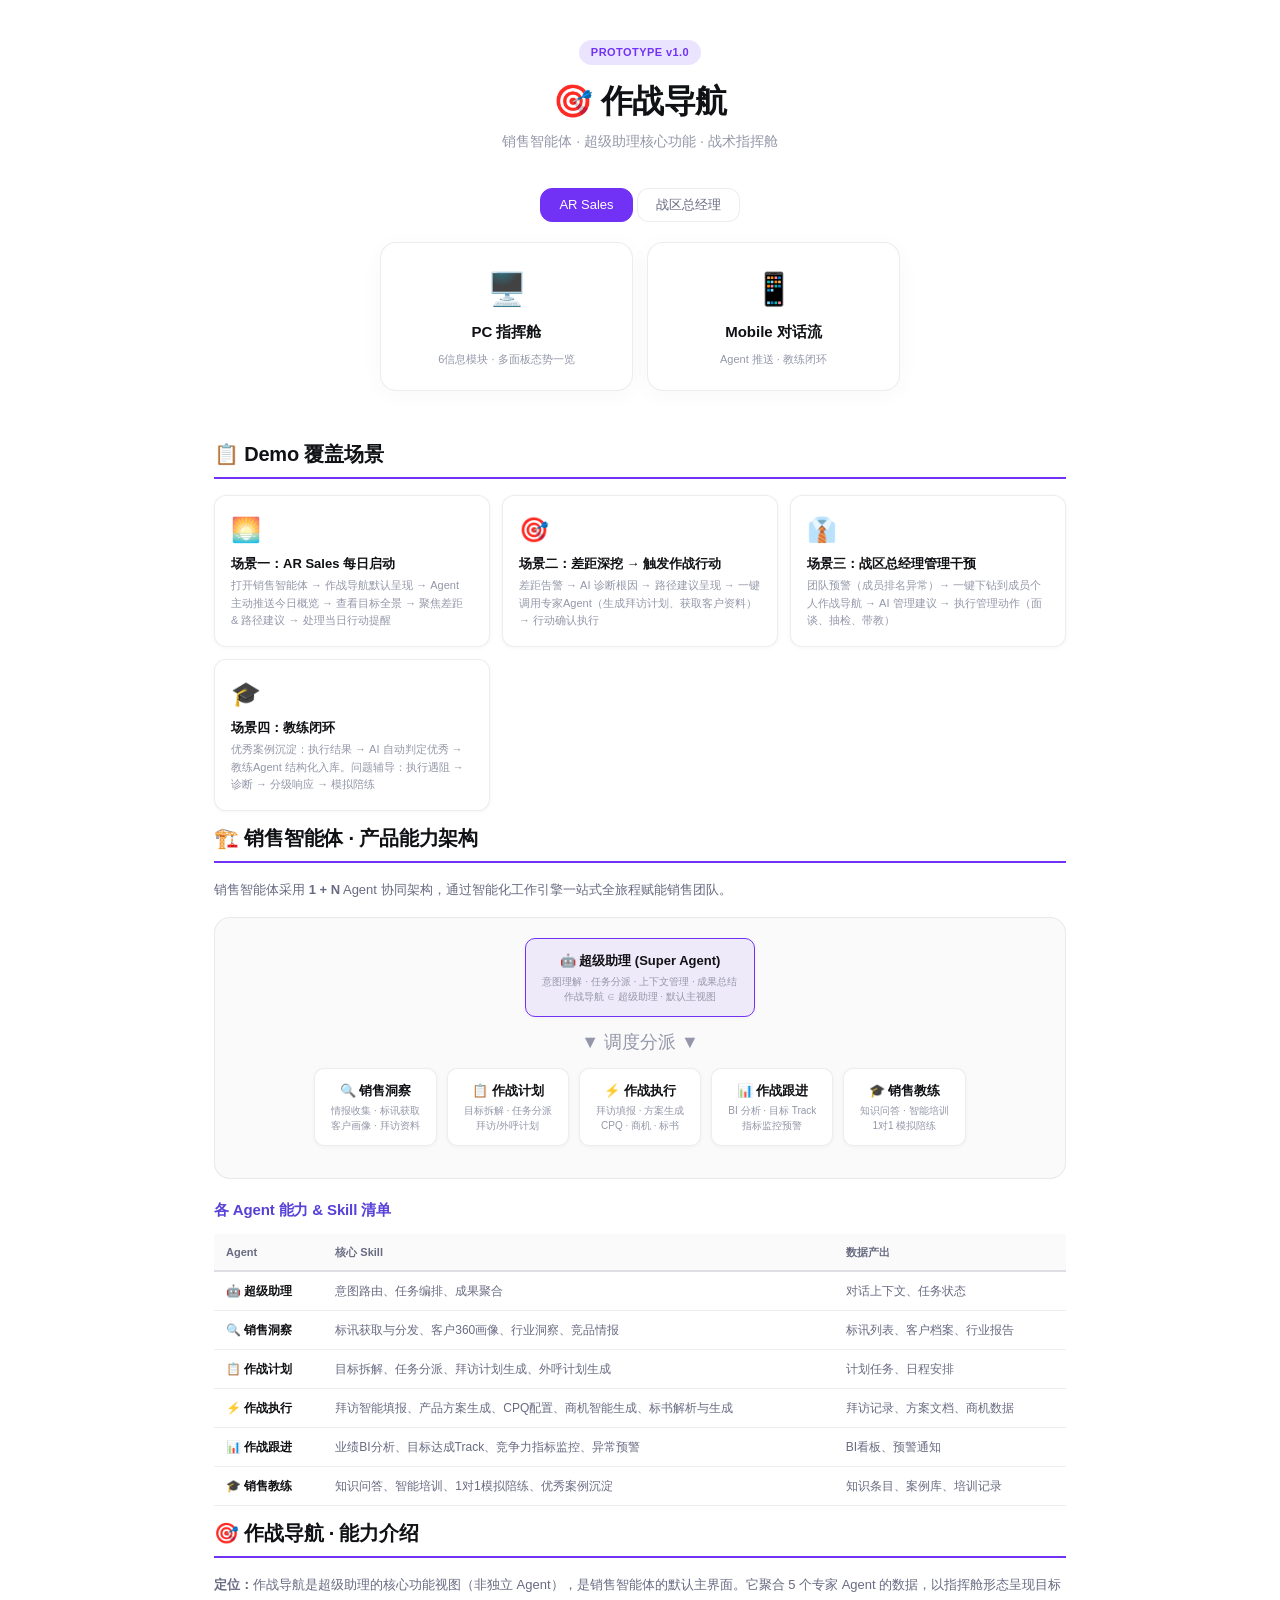
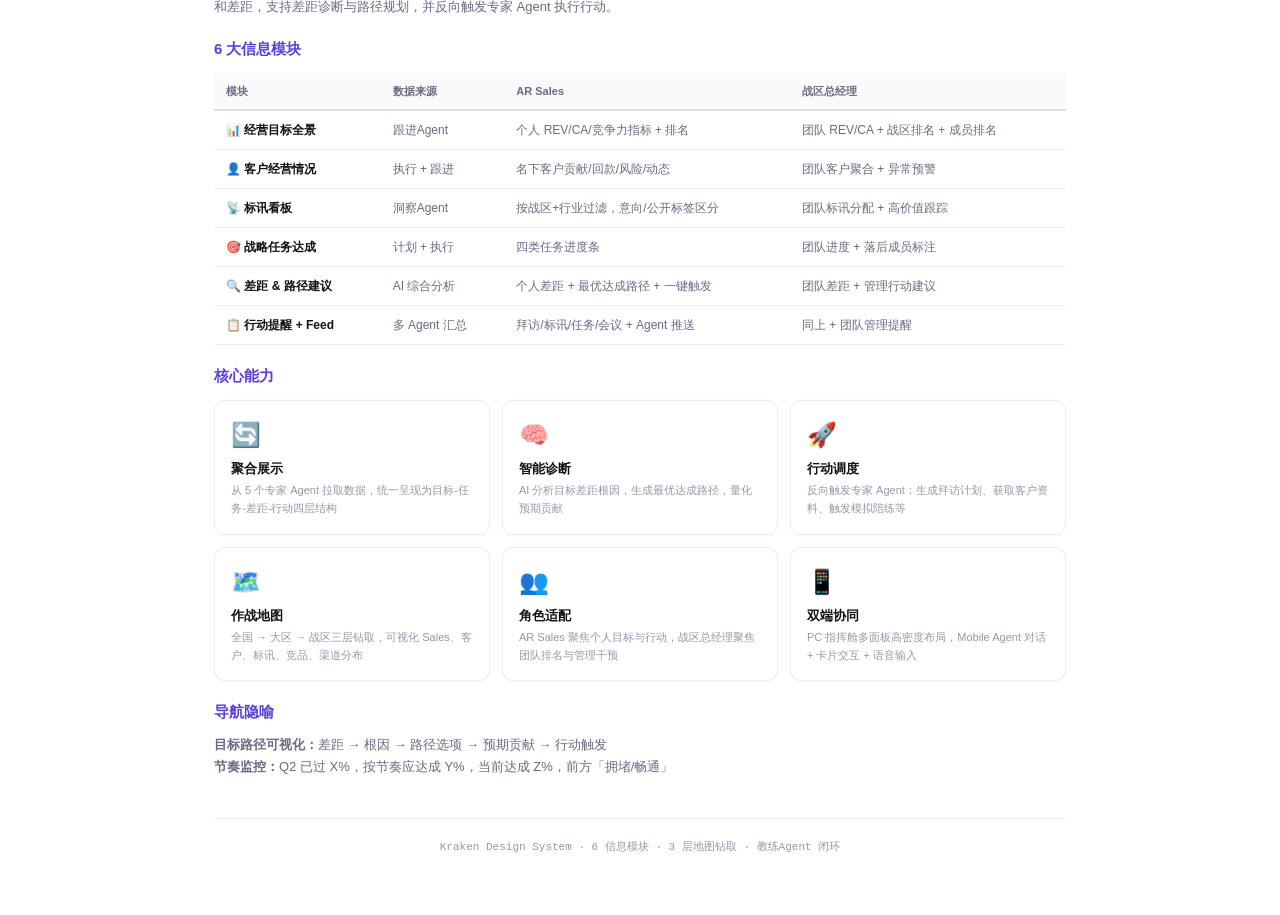
==== prototype/index.html @ 0aed1a2e "feat: 作战导航高保真原型 v1.0 - PC 指挥舱：6 信息模块 + 作战地图 3 层钻取 + AR Sales/战区总经理双角色 - Mobile 对话流：Agent 模拟推送 + 卡片交互" ====
<!DOCTYPE html>
<html lang="zh-CN">
<head>
<meta charset="UTF-8">
<meta name="viewport" content="width=device-width, initial-scale=1.0">
<title>作战导航 · 原型</title>
<link rel="stylesheet" href="css/styles.css">
<style>
  body { background: #fff; }
  .page { max-width: 900px; margin: 0 auto; padding: 40px 24px; }

  /* Header */
  .header { text-align: center; margin-bottom: 36px; }
  .header .tag { display:inline-block;padding:4px 12px;border-radius:var(--r-full);background:var(--purple-subtle);color:var(--purple);font-size:11px;font-weight:600;letter-spacing:0.04em;margin-bottom:12px; }
  .header h1 { font-family:var(--font-display);font-size:32px;font-weight:700;letter-spacing:-0.5px;margin-bottom:6px; }
  .header h1 em { color:var(--purple);font-style:normal; }
  .header .sub { color:var(--text-muted);font-size:14px; }

  /* Entry links */
  .entry { max-width: 520px; margin: 0 auto 48px; }
  .role-tabs { display:flex;gap:4px;justify-content:center;margin-bottom:20px; }
  .rtab { padding:7px 18px;border-radius:var(--r-xl);border:1px solid var(--border-light);background:#fff;color:var(--text-secondary);font-size:13px;font-weight:500;cursor:pointer;transition:all 0.15s; }
  .rtab.on { background:var(--purple);color:#fff;border-color:var(--purple); }
  .links { display:grid;grid-template-columns:1fr 1fr;gap:14px; }
  .link { display:flex;flex-direction:column;align-items:center;gap:8px;padding:22px 16px;border-radius:var(--r-2xl);text-decoration:none;background:#fff;border:1px solid var(--border-light);box-shadow:var(--shadow-card);transition:all 0.2s;color:var(--text); }
  .link:hover { box-shadow:var(--shadow-hover);transform:translateY(-2px); }
  .link.pc:hover { border-color:var(--purple); }
  .link.mb:hover { border-color:var(--success); }
  .link .li { font-size:32px; }
  .link .ll { font-family:var(--font-display);font-size:15px;font-weight:700; }
  .link .ld { font-size:11px;color:var(--text-muted);text-align:center; }

  /* Intro section */
  .intro { margin-bottom: 40px; }
  .intro h2 { font-family:var(--font-display);font-size:20px;font-weight:700;margin-bottom:16px;padding-bottom:8px;border-bottom:2px solid var(--purple); }
  .intro h3 { font-size:15px;font-weight:700;margin:20px 0 10px;color:var(--purple-dark); }
  .intro p { font-size:13px;color:var(--text-secondary);line-height:1.7;margin-bottom:12px; }

  /* Architecture diagram */
  .arch { background:var(--bg);border-radius:var(--r-2xl);padding:20px;margin:16px 0;border:1px solid var(--border-light); }
  .arch-row { display:flex;gap:10px;justify-content:center;flex-wrap:wrap;margin-bottom:12px; }
  .arch-box { background:#fff;border:1px solid var(--border-light);border-radius:var(--r-lg);padding:12px 16px;text-align:center;min-width:110px;box-shadow:var(--shadow-sm); }
  .arch-box.super { border-color:var(--purple);background:var(--purple-light);min-width:200px; }
  .arch-box .ab-name { font-weight:700;font-size:13px; }
  .arch-box .ab-desc { font-size:10px;color:var(--text-muted);margin-top:3px; }
  .arch-arrow { display:flex;align-items:center;color:var(--text-muted);font-size:18px; }

  /* Feature table */
  .ft { width:100%;border-collapse:collapse;font-size:12px;margin:12px 0; }
  .ft th { background:var(--bg);padding:10px 12px;text-align:left;font-weight:700;font-size:11px;color:var(--text-secondary);border-bottom:2px solid var(--border); }
  .ft td { padding:10px 12px;border-bottom:1px solid var(--border-light);color:var(--text-secondary); }
  .ft td:first-child { font-weight:600;color:var(--text);white-space:nowrap; }

  /* Scenario cards */
  .scenarios { display:grid;grid-template-columns:repeat(auto-fit,minmax(250px,1fr));gap:12px;margin:12px 0; }
  .sc { background:#fff;border:1px solid var(--border-light);border-radius:var(--r-xl);padding:16px;box-shadow:var(--shadow-sm); }
  .sc .sc-icon { font-size:24px;margin-bottom:6px; }
  .sc .sc-title { font-weight:700;font-size:13px;margin-bottom:4px; }
  .sc .sc-desc { font-size:11px;color:var(--text-muted);line-height:1.6; }

  .footer { text-align:center;padding:20px;font-size:11px;color:var(--text-muted);font-family:var(--font-mono);border-top:1px solid var(--border-light); }
</style>
</head>
<body>
<div class="page">

  <!-- ═══════ HEADER ═══════ -->
  <div class="header">
    <div class="tag">PROTOTYPE v1.0</div>
    <h1><em>🎯</em> 作战导航</h1>
    <p class="sub">销售智能体 · 超级助理核心功能 · 战术指挥舱</p>
  </div>

  <!-- ═══════ ENTRY ═══════ -->
  <div class="entry">
    <div class="role-tabs">
      <button class="rtab on" data-r="ar">AR Sales</button>
      <button class="rtab" data-r="gm">战区总经理</button>
    </div>
    <div class="links">
      <a class="link pc" id="pclink" href="pc.html?role=ar"><div class="li">🖥️</div><div class="ll">PC 指挥舱</div><div class="ld">6信息模块 · 多面板态势一览</div></a>
      <a class="link mb" id="mblink" href="mobile.html?role=ar"><div class="li">📱</div><div class="ll">Mobile 对话流</div><div class="ld">Agent 推送 · 教练闭环</div></a>
    </div>
  </div>

  <!-- ═══════ DEMO 介绍 ═══════ -->
  <div class="intro">

    <h2>📋 Demo 覆盖场景</h2>

    <div class="scenarios">
      <div class="sc">
        <div class="sc-icon">🌅</div>
        <div class="sc-title">场景一：AR Sales 每日启动</div>
        <div class="sc-desc">打开销售智能体 → 作战导航默认呈现 → Agent 主动推送今日概览 → 查看目标全景 → 聚焦差距 & 路径建议 → 处理当日行动提醒</div>
      </div>
      <div class="sc">
        <div class="sc-icon">🎯</div>
        <div class="sc-title">场景二：差距深挖 → 触发作战行动</div>
        <div class="sc-desc">差距告警 → AI 诊断根因 → 路径建议呈现 → 一键调用专家Agent（生成拜访计划、获取客户资料）→ 行动确认执行</div>
      </div>
      <div class="sc">
        <div class="sc-icon">👔</div>
        <div class="sc-title">场景三：战区总经理管理干预</div>
        <div class="sc-desc">团队预警（成员排名异常）→ 一键下钻到成员个人作战导航 → AI 管理建议 → 执行管理动作（面谈、抽检、带教）</div>
      </div>
      <div class="sc">
        <div class="sc-icon">🎓</div>
        <div class="sc-title">场景四：教练闭环</div>
        <div class="sc-desc">优秀案例沉淀：执行结果 → AI 自动判定优秀 → 教练Agent 结构化入库。问题辅导：执行遇阻 → 诊断 → 分级响应 → 模拟陪练</div>
      </div>
    </div>

    <h2>🏗️ 销售智能体 · 产品能力架构</h2>

    <p>销售智能体采用 <b>1 + N</b> Agent 协同架构，通过智能化工作引擎一站式全旅程赋能销售团队。</p>

    <div class="arch">
      <div class="arch-row">
        <div class="arch-box super">
          <div class="ab-name">🤖 超级助理 (Super Agent)</div>
          <div class="ab-desc">意图理解 · 任务分派 · 上下文管理 · 成果总结<br>作战导航 ∈ 超级助理 · 默认主视图</div>
        </div>
      </div>
      <div class="arch-row" style="margin-top:8px;">
        <span class="arch-arrow">▼ 调度分派 ▼</span>
      </div>
      <div class="arch-row">
        <div class="arch-box"><div class="ab-name">🔍 销售洞察</div><div class="ab-desc">情报收集 · 标讯获取<br>客户画像 · 拜访资料</div></div>
        <div class="arch-box"><div class="ab-name">📋 作战计划</div><div class="ab-desc">目标拆解 · 任务分派<br>拜访/外呼计划</div></div>
        <div class="arch-box"><div class="ab-name">⚡ 作战执行</div><div class="ab-desc">拜访填报 · 方案生成<br>CPQ · 商机 · 标书</div></div>
        <div class="arch-box"><div class="ab-name">📊 作战跟进</div><div class="ab-desc">BI 分析 · 目标 Track<br>指标监控预警</div></div>
        <div class="arch-box"><div class="ab-name">🎓 销售教练</div><div class="ab-desc">知识问答 · 智能培训<br>1对1 模拟陪练</div></div>
      </div>
    </div>

    <h3>各 Agent 能力 & Skill 清单</h3>
    <table class="ft">
      <tr><th>Agent</th><th>核心 Skill</th><th>数据产出</th></tr>
      <tr><td>🤖 超级助理</td><td>意图路由、任务编排、成果聚合</td><td>对话上下文、任务状态</td></tr>
      <tr><td>🔍 销售洞察</td><td>标讯获取与分发、客户360画像、行业洞察、竞品情报</td><td>标讯列表、客户档案、行业报告</td></tr>
      <tr><td>📋 作战计划</td><td>目标拆解、任务分派、拜访计划生成、外呼计划生成</td><td>计划任务、日程安排</td></tr>
      <tr><td>⚡ 作战执行</td><td>拜访智能填报、产品方案生成、CPQ配置、商机智能生成、标书解析与生成</td><td>拜访记录、方案文档、商机数据</td></tr>
      <tr><td>📊 作战跟进</td><td>业绩BI分析、目标达成Track、竞争力指标监控、异常预警</td><td>BI看板、预警通知</td></tr>
      <tr><td>🎓 销售教练</td><td>知识问答、智能培训、1对1模拟陪练、优秀案例沉淀</td><td>知识条目、案例库、培训记录</td></tr>
    </table>

    <h2>🎯 作战导航 · 能力介绍</h2>

    <p><b>定位：</b>作战导航是超级助理的核心功能视图（非独立 Agent），是销售智能体的默认主界面。它聚合 5 个专家 Agent 的数据，以指挥舱形态呈现目标和差距，支持差距诊断与路径规划，并反向触发专家 Agent 执行行动。</p>

    <h3>6 大信息模块</h3>
    <table class="ft">
      <tr><th>模块</th><th>数据来源</th><th>AR Sales</th><th>战区总经理</th></tr>
      <tr><td>📊 经营目标全景</td><td>跟进Agent</td><td>个人 REV/CA/竞争力指标 + 排名</td><td>团队 REV/CA + 战区排名 + 成员排名</td></tr>
      <tr><td>👤 客户经营情况</td><td>执行 + 跟进</td><td>名下客户贡献/回款/风险/动态</td><td>团队客户聚合 + 异常预警</td></tr>
      <tr><td>📡 标讯看板</td><td>洞察Agent</td><td>按战区+行业过滤，意向/公开标签区分</td><td>团队标讯分配 + 高价值跟踪</td></tr>
      <tr><td>🎯 战略任务达成</td><td>计划 + 执行</td><td>四类任务进度条</td><td>团队进度 + 落后成员标注</td></tr>
      <tr><td>🔍 差距 & 路径建议</td><td>AI 综合分析</td><td>个人差距 + 最优达成路径 + 一键触发</td><td>团队差距 + 管理行动建议</td></tr>
      <tr><td>📋 行动提醒 + Feed</td><td>多 Agent 汇总</td><td>拜访/标讯/任务/会议 + Agent 推送</td><td>同上 + 团队管理提醒</td></tr>
    </table>

    <h3>核心能力</h3>
    <div class="scenarios">
      <div class="sc">
        <div class="sc-icon">🔄</div>
        <div class="sc-title">聚合展示</div>
        <div class="sc-desc">从 5 个专家 Agent 拉取数据，统一呈现为目标-任务-差距-行动四层结构</div>
      </div>
      <div class="sc">
        <div class="sc-icon">🧠</div>
        <div class="sc-title">智能诊断</div>
        <div class="sc-desc">AI 分析目标差距根因，生成最优达成路径，量化预期贡献</div>
      </div>
      <div class="sc">
        <div class="sc-icon">🚀</div>
        <div class="sc-title">行动调度</div>
        <div class="sc-desc">反向触发专家 Agent：生成拜访计划、获取客户资料、触发模拟陪练等</div>
      </div>
      <div class="sc">
        <div class="sc-icon">🗺️</div>
        <div class="sc-title">作战地图</div>
        <div class="sc-desc">全国 → 大区 → 战区三层钻取，可视化 Sales、客户、标讯、竞品、渠道分布</div>
      </div>
      <div class="sc">
        <div class="sc-icon">👥</div>
        <div class="sc-title">角色适配</div>
        <div class="sc-desc">AR Sales 聚焦个人目标与行动，战区总经理聚焦团队排名与管理干预</div>
      </div>
      <div class="sc">
        <div class="sc-icon">📱</div>
        <div class="sc-title">双端协同</div>
        <div class="sc-desc">PC 指挥舱多面板高密度布局，Mobile Agent 对话 + 卡片交互 + 语音输入</div>
      </div>
    </div>

    <h3>导航隐喻</h3>
    <p>
      <b>目标路径可视化：</b>差距 → 根因 → 路径选项 → 预期贡献 → 行动触发<br>
      <b>节奏监控：</b>Q2 已过 X%，按节奏应达成 Y%，当前达成 Z%，前方「拥堵/畅通」
    </p>

  </div>

  <div class="footer">Kraken Design System · 6 信息模块 · 3 层地图钻取 · 教练Agent 闭环</div>
</div>

<script>
var role='ar';
document.querySelectorAll('.rtab').forEach(function(b){
  b.addEventListener('click',function(){
    role=this.dataset.r;
    document.querySelectorAll('.rtab').forEach(function(x){x.classList.toggle('on',x.dataset.r===role);});
    document.getElementById('pclink').href='pc.html?role='+role;
    document.getElementById('mblink').href='mobile.html?role='+role;
  });
});
</script>
</body>
</html>
---- prototype/css/styles.css ----
/* ╔══════════════════════════════════════════╗
   ║  DESIGN SYSTEM — Kraken Inspired       ║
   ║  Purple brand · White surfaces · Clean ║
   ╚══════════════════════════════════════════╝ */

:root {
  /* Brand */
  --purple: #7132f5;
  --purple-dark: #5741d8;
  --purple-deep: #5b1ecf;
  --purple-subtle: rgba(133, 91, 251, 0.16);
  --purple-light: rgba(113, 50, 245, 0.08);

  /* Text */
  --text: #101114;
  --text-secondary: #686b82;
  --text-muted: #9497a9;

  /* Surfaces */
  --white: #ffffff;
  --bg: #fafafa;
  --bg-card: #ffffff;
  --border: #dedee5;
  --border-light: rgba(104, 107, 130, 0.12);

  /* Semantic */
  --success: #149e61;
  --success-dark: #026b3f;
  --success-subtle: rgba(20, 158, 97, 0.16);
  --warning: #f5a623;
  --warning-subtle: rgba(245, 166, 35, 0.12);
  --danger: #e54545;
  --danger-dark: #b53030;
  --danger-subtle: rgba(229, 69, 69, 0.12);
  --info: #5b9cf5;
  --info-subtle: rgba(91, 156, 245, 0.12);

  /* Shadows */
  --shadow-card: rgba(0, 0, 0, 0.03) 0px 4px 24px;
  --shadow-sm: rgba(16, 24, 40, 0.04) 0px 1px 4px;
  --shadow-hover: rgba(0, 0, 0, 0.06) 0px 6px 32px;

  /* Radius */
  --r-xs: 3px;
  --r-sm: 6px;
  --r-md: 8px;
  --r-lg: 10px;
  --r-xl: 12px;
  --r-2xl: 16px;
  --r-full: 9999px;

  /* Fonts */
  --font-display: "Helvetica Neue", "PingFang SC", "Microsoft YaHei", Helvetica, Arial, sans-serif;
  --font-ui: -apple-system, BlinkMacSystemFont, "PingFang SC", "Microsoft YaHei", "Helvetica Neue", Helvetica, Arial, sans-serif;
  --font-mono: "SF Mono", "JetBrains Mono", "Fira Code", monospace;

  /* Spacing */
  --sp-1: 1px; --sp-2: 2px; --sp-3: 3px; --sp-4: 4px;
  --sp-5: 5px; --sp-6: 6px; --sp-8: 8px; --sp-10: 10px;
  --sp-12: 12px; --sp-13: 13px; --sp-15: 15px; --sp-16: 16px;
  --sp-20: 20px; --sp-24: 24px;
}

/* ═══════ RESET ═══════ */
*, *::before, *::after { box-sizing: border-box; margin: 0; padding: 0; }

body {
  font-family: var(--font-ui);
  font-size: 14px; color: var(--text); background: var(--bg);
  line-height: 1.5; -webkit-font-smoothing: antialiased;
}

::-webkit-scrollbar { width: 5px; height: 5px; }
::-webkit-scrollbar-track { background: transparent; }
::-webkit-scrollbar-thumb { background: var(--border); border-radius: var(--r-full); }

/* ═══════ TYPOGRAPHY ═══════ */
h1, h2, h3, h4 { font-family: var(--font-display); font-weight: 700; letter-spacing: -0.01em; }
.mono { font-family: var(--font-mono); }

/* ═══════ SHARED COMPONENTS ═══════ */

/* Card */
.card {
  background: var(--bg-card); border: 1px solid var(--border-light);
  border-radius: var(--r-2xl); padding: var(--sp-16);
  box-shadow: var(--shadow-card);
}

/* Section header */
.sec-hd {
  display: flex; align-items: center; gap: var(--sp-8);
  margin-bottom: var(--sp-12); padding-bottom: var(--sp-8);
  border-bottom: 1px solid var(--border-light);
  font-family: var(--font-display); font-size: 14px; font-weight: 700;
}
.sec-hd .st { font-family: var(--font-ui); font-size: 12px; color: var(--text-muted); font-weight: 400; margin-left: auto; }

/* Badge */
.badge {
  display: inline-flex; align-items: center; gap: 3px;
  padding: 2px 8px; border-radius: var(--r-sm);
  font-size: 11px; font-weight: 500; letter-spacing: 0.01em;
}
.badge-s { background: var(--success-subtle); color: var(--success-dark); }
.badge-w { background: var(--warning-subtle); color: #b0780e; }
.badge-d { background: var(--danger-subtle); color: var(--danger-dark); }
.badge-i { background: var(--info-subtle); color: #3d7de0; }
.badge-high { background: rgba(113, 50, 245, 0.12); color: var(--purple-dark); font-weight: 600; }
.badge-purple { background: var(--purple-subtle); color: var(--purple); }

/* Metric card */
.metric {
  background: var(--bg-card); border: 1px solid var(--border-light);
  border-radius: var(--r-xl); padding: var(--sp-13) var(--sp-16);
  text-align: center; transition: all 0.2s;
}
.metric:hover { box-shadow: var(--shadow-hover); }
.metric .ml { font-size: 11px; color: var(--text-muted); text-transform: uppercase; letter-spacing: 0.04em; margin-bottom: var(--sp-4); }
.metric .mv { font-family: var(--font-display); font-size: 24px; font-weight: 700; line-height: 1.2; }
.metric .ms { font-size: 11px; color: var(--text-muted); margin-top: var(--sp-2); }

/* Progress bar */
.progress { height: 5px; background: var(--border-light); border-radius: var(--r-full); overflow: hidden; }
.progress .trk { height: 100%; border-radius: var(--r-full); transition: width 0.5s ease; }
.trk-s { background: var(--success); }
.trk-w { background: var(--warning); }
.trk-d { background: var(--danger); }
.trk-p { background: var(--purple); }

/* Button — 12px radius max, per DESIGN.md */
.btn {
  display: inline-flex; align-items: center; gap: var(--sp-4);
  padding: 8px 16px; border-radius: var(--r-xl); border: none;
  font-family: var(--font-ui); font-size: 13px; font-weight: 500;
  cursor: pointer; transition: all 0.15s; white-space: nowrap;
}
.btn-p { background: var(--purple); color: #fff; }
.btn-p:hover { background: var(--purple-dark); }
.btn-s { background: var(--success); color: #fff; }
.btn-s:hover { background: var(--success-dark); }
.btn-o { background: #fff; color: var(--purple-dark); border: 1px solid var(--purple-dark); }
.btn-o:hover { background: var(--purple-light); }
.btn-sub { background: var(--purple-subtle); color: var(--purple); }
.btn-sub:hover { background: rgba(133, 91, 251, 0.24); }
.btn-g { background: rgba(148, 151, 169, 0.08); color: var(--text); }
.btn-g:hover { background: rgba(148, 151, 169, 0.16); }
.btn-xs { padding: 4px 10px; font-size: 11px; border-radius: var(--r-md); }

/* Row item */
.row-item {
  display: flex; align-items: center; gap: var(--sp-8);
  padding: 8px 0; border-bottom: 1px solid var(--border-light);
  font-size: 13px; transition: background 0.12s;
}
.row-item:last-child { border-bottom: none; }
.row-item:hover { background: var(--purple-light); border-radius: var(--r-sm); padding-left: var(--sp-6); padding-right: var(--sp-6); }

/* Pulse dot */
.pulse { display: inline-block; width: 6px; height: 6px; border-radius: 50%; margin-right: 4px; }
.pulse-d { background: var(--danger); animation: pulse 2s infinite; }
@keyframes pulse { 0%, 100% { opacity: 1; } 50% { opacity: 0.4; } }

/* ═══════ ENTRY PAGE ═══════ */
.entry-page {
  display: flex; flex-direction: column; align-items: center; justify-content: center;
  min-height: 100vh; gap: 24px; padding: 24px; background: #fff;
}
.entry-page .logo-icon { font-size: 48px; margin-bottom: 8px; }
.entry-page h1 { font-size: 32px; font-weight: 700; letter-spacing: -0.5px; }
.entry-page h1 em { color: var(--purple); font-style: normal; }
.entry-page .tagline { color: var(--text-muted); font-size: 14px; }
.entry-tag { display: inline-block; padding: 4px 12px; border-radius: var(--r-full); background: var(--purple-subtle); color: var(--purple); font-size: 11px; font-weight: 600; letter-spacing: 0.04em; margin-bottom: 8px; }

.entry-links { display: grid; grid-template-columns: 1fr 1fr; gap: var(--sp-16); max-width: 480px; width: 100%; }
.entry-link {
  display: flex; flex-direction: column; align-items: center; gap: var(--sp-8);
  padding: 24px 16px; border-radius: var(--r-2xl); text-decoration: none;
  background: #fff; border: 1px solid var(--border-light);
  box-shadow: var(--shadow-card); transition: all 0.2s; color: var(--text);
}
.entry-link:hover { box-shadow: var(--shadow-hover); transform: translateY(-2px); }
.entry-link.pc:hover { border-color: var(--purple); }
.entry-link.mb:hover { border-color: var(--success); }
.entry-link .li { font-size: 32px; }
.entry-link .ll { font-family: var(--font-display); font-size: 16px; font-weight: 700; }
.entry-link .ld { font-size: 12px; color: var(--text-muted); text-align: center; line-height: 1.5; }
.entry-footer { font-size: 11px; color: var(--text-muted); font-family: var(--font-mono); margin-top: 8px; }
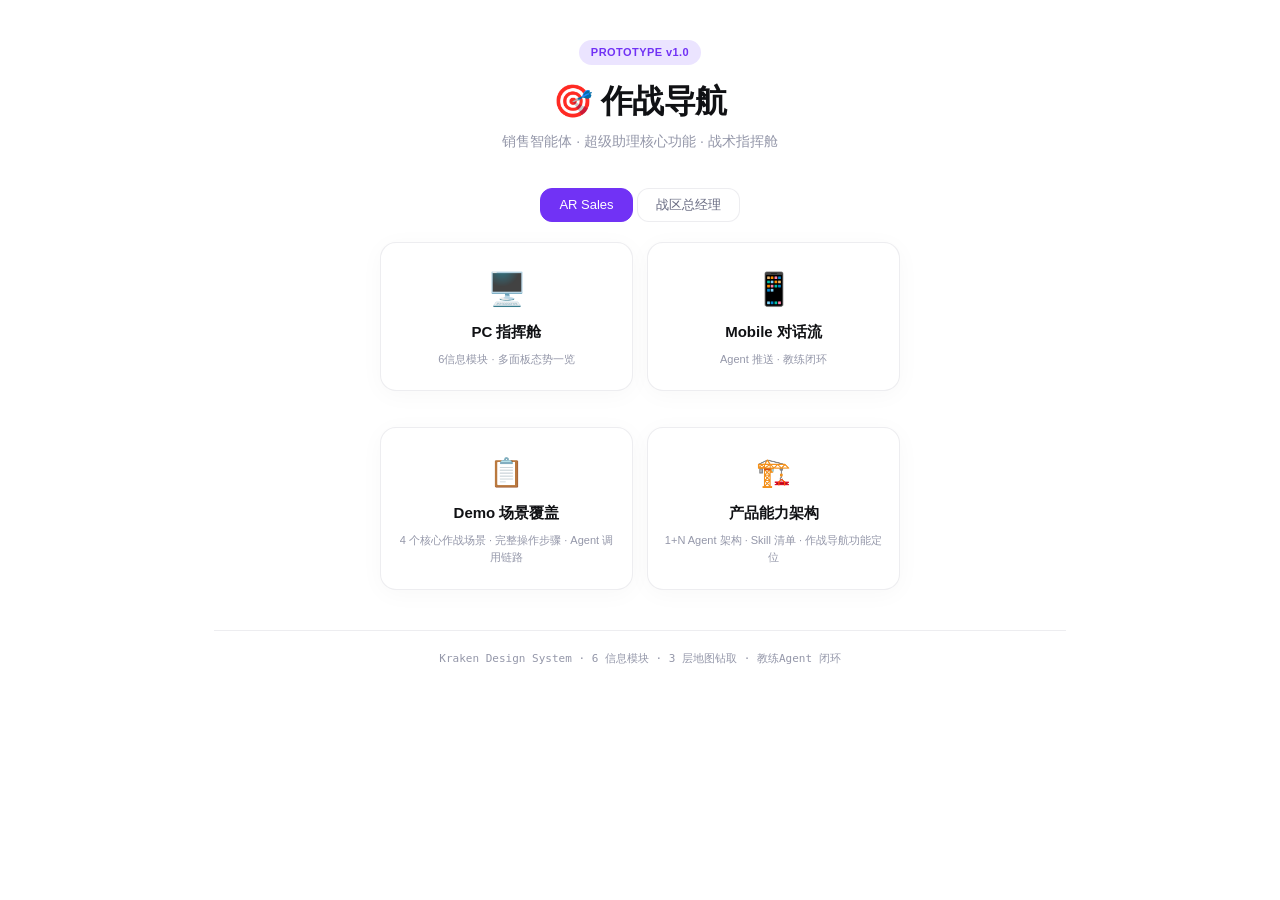
==== commit c63bd3b3: "feat: 作战导航原型 v2 — DataV GeoJSON 矢量地图 + 场景重构 - 作战地图：基于 DataV GeoJSON 的 8大区/26战区 三层钻取矢量地图 - 左右分栏：左侧 SV" ====
--- a/prototype/index.html
+++ b/prototype/index.html
@@ -17,7 +17,7 @@
   .header .sub { color:var(--text-muted);font-size:14px; }
 
   /* Entry links */
-  .entry { max-width: 520px; margin: 0 auto 48px; }
+  .entry { max-width: 520px; margin: 0 auto 36px; }
   .role-tabs { display:flex;gap:4px;justify-content:center;margin-bottom:20px; }
   .rtab { padding:7px 18px;border-radius:var(--r-xl);border:1px solid var(--border-light);background:#fff;color:var(--text-secondary);font-size:13px;font-weight:500;cursor:pointer;transition:all 0.15s; }
   .rtab.on { background:var(--purple);color:#fff;border-color:var(--purple); }
@@ -30,33 +30,19 @@
   .link .ll { font-family:var(--font-display);font-size:15px;font-weight:700; }
   .link .ld { font-size:11px;color:var(--text-muted);text-align:center; }
 
-  /* Intro section */
+  /* Doc links */
   .intro { margin-bottom: 40px; }
-  .intro h2 { font-family:var(--font-display);font-size:20px;font-weight:700;margin-bottom:16px;padding-bottom:8px;border-bottom:2px solid var(--purple); }
-  .intro h3 { font-size:15px;font-weight:700;margin:20px 0 10px;color:var(--purple-dark); }
-  .intro p { font-size:13px;color:var(--text-secondary);line-height:1.7;margin-bottom:12px; }
-
-  /* Architecture diagram */
-  .arch { background:var(--bg);border-radius:var(--r-2xl);padding:20px;margin:16px 0;border:1px solid var(--border-light); }
-  .arch-row { display:flex;gap:10px;justify-content:center;flex-wrap:wrap;margin-bottom:12px; }
-  .arch-box { background:#fff;border:1px solid var(--border-light);border-radius:var(--r-lg);padding:12px 16px;text-align:center;min-width:110px;box-shadow:var(--shadow-sm); }
-  .arch-box.super { border-color:var(--purple);background:var(--purple-light);min-width:200px; }
-  .arch-box .ab-name { font-weight:700;font-size:13px; }
-  .arch-box .ab-desc { font-size:10px;color:var(--text-muted);margin-top:3px; }
-  .arch-arrow { display:flex;align-items:center;color:var(--text-muted);font-size:18px; }
-
-  /* Feature table */
-  .ft { width:100%;border-collapse:collapse;font-size:12px;margin:12px 0; }
-  .ft th { background:var(--bg);padding:10px 12px;text-align:left;font-weight:700;font-size:11px;color:var(--text-secondary);border-bottom:2px solid var(--border); }
-  .ft td { padding:10px 12px;border-bottom:1px solid var(--border-light);color:var(--text-secondary); }
-  .ft td:first-child { font-weight:600;color:var(--text);white-space:nowrap; }
-
-  /* Scenario cards */
-  .scenarios { display:grid;grid-template-columns:repeat(auto-fit,minmax(250px,1fr));gap:12px;margin:12px 0; }
-  .sc { background:#fff;border:1px solid var(--border-light);border-radius:var(--r-xl);padding:16px;box-shadow:var(--shadow-sm); }
-  .sc .sc-icon { font-size:24px;margin-bottom:6px; }
-  .sc .sc-title { font-weight:700;font-size:13px;margin-bottom:4px; }
-  .sc .sc-desc { font-size:11px;color:var(--text-muted);line-height:1.6; }
+  .doc-links { display:grid;grid-template-columns:1fr 1fr;gap:14px;max-width:520px;margin:0 auto; }
+  .doc-link {
+    display:flex;flex-direction:column;align-items:center;gap:8px;
+    padding:24px 16px;border-radius:var(--r-2xl);text-decoration:none;
+    background:#fff;border:1px solid var(--border-light);
+    box-shadow:var(--shadow-card);transition:all 0.2s;color:var(--text);
+  }
+  .doc-link:hover { box-shadow:var(--shadow-hover);transform:translateY(-2px);border-color:var(--purple); }
+  .doc-link .doc-icon { font-size:28px; }
+  .doc-link .doc-title { font-family:var(--font-display);font-size:15px;font-weight:700; }
+  .doc-link .doc-desc { font-size:11px;color:var(--text-muted);text-align:center;line-height:1.5; }
 
   .footer { text-align:center;padding:20px;font-size:11px;color:var(--text-muted);font-family:var(--font-mono);border-top:1px solid var(--border-light); }
 </style>
@@ -83,123 +69,20 @@
     </div>
   </div>
 
-  <!-- ═══════ DEMO 介绍 ═══════ -->
+  <!-- ═══════ 文档链接 ═══════ -->
   <div class="intro">
-
-    <h2>📋 Demo 覆盖场景</h2>
-
-    <div class="scenarios">
-      <div class="sc">
-        <div class="sc-icon">🌅</div>
-        <div class="sc-title">场景一：AR Sales 每日启动</div>
-        <div class="sc-desc">打开销售智能体 → 作战导航默认呈现 → Agent 主动推送今日概览 → 查看目标全景 → 聚焦差距 & 路径建议 → 处理当日行动提醒</div>
-      </div>
-      <div class="sc">
-        <div class="sc-icon">🎯</div>
-        <div class="sc-title">场景二：差距深挖 → 触发作战行动</div>
-        <div class="sc-desc">差距告警 → AI 诊断根因 → 路径建议呈现 → 一键调用专家Agent（生成拜访计划、获取客户资料）→ 行动确认执行</div>
-      </div>
-      <div class="sc">
-        <div class="sc-icon">👔</div>
-        <div class="sc-title">场景三：战区总经理管理干预</div>
-        <div class="sc-desc">团队预警（成员排名异常）→ 一键下钻到成员个人作战导航 → AI 管理建议 → 执行管理动作（面谈、抽检、带教）</div>
-      </div>
-      <div class="sc">
-        <div class="sc-icon">🎓</div>
-        <div class="sc-title">场景四：教练闭环</div>
-        <div class="sc-desc">优秀案例沉淀：执行结果 → AI 自动判定优秀 → 教练Agent 结构化入库。问题辅导：执行遇阻 → 诊断 → 分级响应 → 模拟陪练</div>
-      </div>
+    <div class="doc-links">
+      <a class="doc-link" href="scenarios.html">
+        <div class="doc-icon">📋</div>
+        <div class="doc-title">Demo 场景覆盖</div>
+        <div class="doc-desc">4 个核心作战场景 · 完整操作步骤 · Agent 调用链路</div>
+      </a>
+      <a class="doc-link" href="architecture.html">
+        <div class="doc-icon">🏗️</div>
+        <div class="doc-title">产品能力架构</div>
+        <div class="doc-desc">1+N Agent 架构 · Skill 清单 · 作战导航功能定位</div>
+      </a>
     </div>
-
-    <h2>🏗️ 销售智能体 · 产品能力架构</h2>
-
-    <p>销售智能体采用 <b>1 + N</b> Agent 协同架构，通过智能化工作引擎一站式全旅程赋能销售团队。</p>
-
-    <div class="arch">
-      <div class="arch-row">
-        <div class="arch-box super">
-          <div class="ab-name">🤖 超级助理 (Super Agent)</div>
-          <div class="ab-desc">意图理解 · 任务分派 · 上下文管理 · 成果总结<br>作战导航 ∈ 超级助理 · 默认主视图</div>
-        </div>
-      </div>
-      <div class="arch-row" style="margin-top:8px;">
-        <span class="arch-arrow">▼ 调度分派 ▼</span>
-      </div>
-      <div class="arch-row">
-        <div class="arch-box"><div class="ab-name">🔍 销售洞察</div><div class="ab-desc">情报收集 · 标讯获取<br>客户画像 · 拜访资料</div></div>
-        <div class="arch-box"><div class="ab-name">📋 作战计划</div><div class="ab-desc">目标拆解 · 任务分派<br>拜访/外呼计划</div></div>
-        <div class="arch-box"><div class="ab-name">⚡ 作战执行</div><div class="ab-desc">拜访填报 · 方案生成<br>CPQ · 商机 · 标书</div></div>
-        <div class="arch-box"><div class="ab-name">📊 作战跟进</div><div class="ab-desc">BI 分析 · 目标 Track<br>指标监控预警</div></div>
-        <div class="arch-box"><div class="ab-name">🎓 销售教练</div><div class="ab-desc">知识问答 · 智能培训<br>1对1 模拟陪练</div></div>
-      </div>
-    </div>
-
-    <h3>各 Agent 能力 & Skill 清单</h3>
-    <table class="ft">
-      <tr><th>Agent</th><th>核心 Skill</th><th>数据产出</th></tr>
-      <tr><td>🤖 超级助理</td><td>意图路由、任务编排、成果聚合</td><td>对话上下文、任务状态</td></tr>
-      <tr><td>🔍 销售洞察</td><td>标讯获取与分发、客户360画像、行业洞察、竞品情报</td><td>标讯列表、客户档案、行业报告</td></tr>
-      <tr><td>📋 作战计划</td><td>目标拆解、任务分派、拜访计划生成、外呼计划生成</td><td>计划任务、日程安排</td></tr>
-      <tr><td>⚡ 作战执行</td><td>拜访智能填报、产品方案生成、CPQ配置、商机智能生成、标书解析与生成</td><td>拜访记录、方案文档、商机数据</td></tr>
-      <tr><td>📊 作战跟进</td><td>业绩BI分析、目标达成Track、竞争力指标监控、异常预警</td><td>BI看板、预警通知</td></tr>
-      <tr><td>🎓 销售教练</td><td>知识问答、智能培训、1对1模拟陪练、优秀案例沉淀</td><td>知识条目、案例库、培训记录</td></tr>
-    </table>
-
-    <h2>🎯 作战导航 · 能力介绍</h2>
-
-    <p><b>定位：</b>作战导航是超级助理的核心功能视图（非独立 Agent），是销售智能体的默认主界面。它聚合 5 个专家 Agent 的数据，以指挥舱形态呈现目标和差距，支持差距诊断与路径规划，并反向触发专家 Agent 执行行动。</p>
-
-    <h3>6 大信息模块</h3>
-    <table class="ft">
-      <tr><th>模块</th><th>数据来源</th><th>AR Sales</th><th>战区总经理</th></tr>
-      <tr><td>📊 经营目标全景</td><td>跟进Agent</td><td>个人 REV/CA/竞争力指标 + 排名</td><td>团队 REV/CA + 战区排名 + 成员排名</td></tr>
-      <tr><td>👤 客户经营情况</td><td>执行 + 跟进</td><td>名下客户贡献/回款/风险/动态</td><td>团队客户聚合 + 异常预警</td></tr>
-      <tr><td>📡 标讯看板</td><td>洞察Agent</td><td>按战区+行业过滤，意向/公开标签区分</td><td>团队标讯分配 + 高价值跟踪</td></tr>
-      <tr><td>🎯 战略任务达成</td><td>计划 + 执行</td><td>四类任务进度条</td><td>团队进度 + 落后成员标注</td></tr>
-      <tr><td>🔍 差距 & 路径建议</td><td>AI 综合分析</td><td>个人差距 + 最优达成路径 + 一键触发</td><td>团队差距 + 管理行动建议</td></tr>
-      <tr><td>📋 行动提醒 + Feed</td><td>多 Agent 汇总</td><td>拜访/标讯/任务/会议 + Agent 推送</td><td>同上 + 团队管理提醒</td></tr>
-    </table>
-
-    <h3>核心能力</h3>
-    <div class="scenarios">
-      <div class="sc">
-        <div class="sc-icon">🔄</div>
-        <div class="sc-title">聚合展示</div>
-        <div class="sc-desc">从 5 个专家 Agent 拉取数据，统一呈现为目标-任务-差距-行动四层结构</div>
-      </div>
-      <div class="sc">
-        <div class="sc-icon">🧠</div>
-        <div class="sc-title">智能诊断</div>
-        <div class="sc-desc">AI 分析目标差距根因，生成最优达成路径，量化预期贡献</div>
-      </div>
-      <div class="sc">
-        <div class="sc-icon">🚀</div>
-        <div class="sc-title">行动调度</div>
-        <div class="sc-desc">反向触发专家 Agent：生成拜访计划、获取客户资料、触发模拟陪练等</div>
-      </div>
-      <div class="sc">
-        <div class="sc-icon">🗺️</div>
-        <div class="sc-title">作战地图</div>
-        <div class="sc-desc">全国 → 大区 → 战区三层钻取，可视化 Sales、客户、标讯、竞品、渠道分布</div>
-      </div>
-      <div class="sc">
-        <div class="sc-icon">👥</div>
-        <div class="sc-title">角色适配</div>
-        <div class="sc-desc">AR Sales 聚焦个人目标与行动，战区总经理聚焦团队排名与管理干预</div>
-      </div>
-      <div class="sc">
-        <div class="sc-icon">📱</div>
-        <div class="sc-title">双端协同</div>
-        <div class="sc-desc">PC 指挥舱多面板高密度布局，Mobile Agent 对话 + 卡片交互 + 语音输入</div>
-      </div>
-    </div>
-
-    <h3>导航隐喻</h3>
-    <p>
-      <b>目标路径可视化：</b>差距 → 根因 → 路径选项 → 预期贡献 → 行动触发<br>
-      <b>节奏监控：</b>Q2 已过 X%，按节奏应达成 Y%，当前达成 Z%，前方「拥堵/畅通」
-    </p>
-
   </div>
 
   <div class="footer">Kraken Design System · 6 信息模块 · 3 层地图钻取 · 教练Agent 闭环</div>
